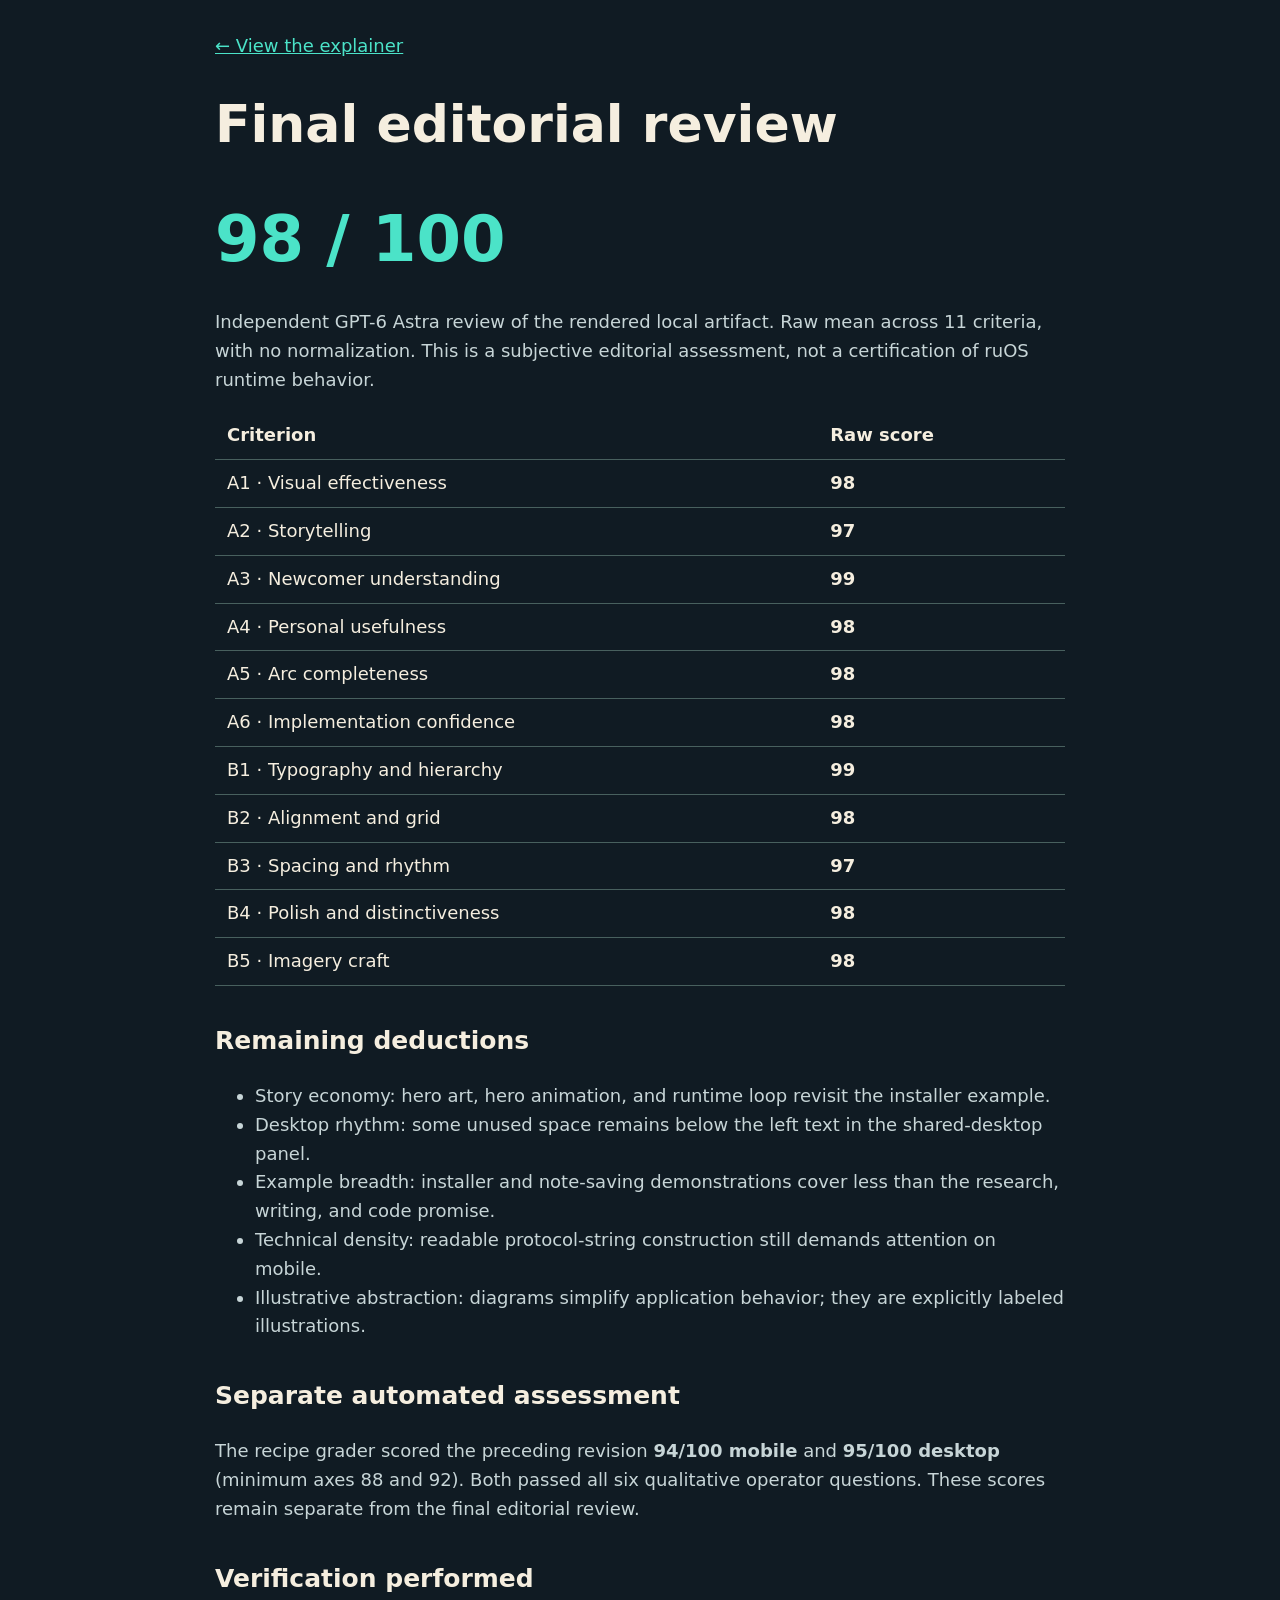
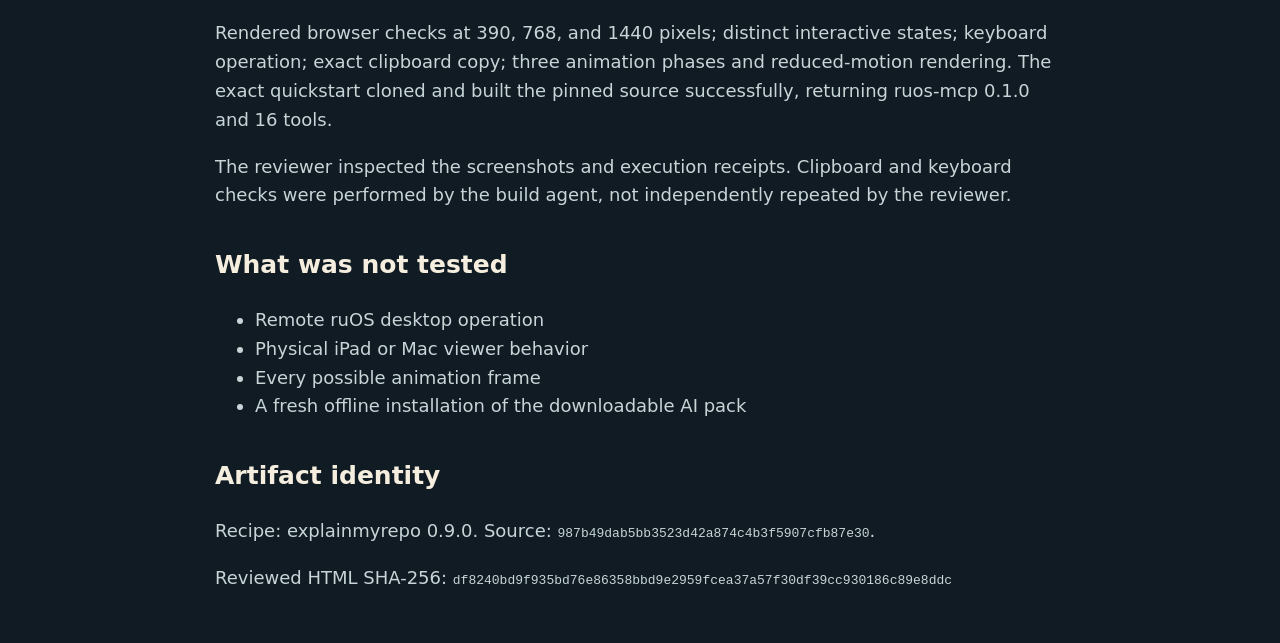
==== quality-review.html @ ddae7238 "Rebuild ruOS explainer visuals and record final quality review" ====
<!doctype html><html lang="en"><meta charset="utf-8"><meta name="viewport" content="width=device-width,initial-scale=1"><title>ruOS explainer — final quality review</title><style>body{font:18px/1.6 system-ui,sans-serif;background:#101b23;color:#f5eedf;max-width:850px;margin:auto;padding:32px 22px}a{color:#4be3c8}h1{font-size:clamp(32px,5vw,52px);line-height:1.1}strong.score{display:block;font-size:64px;color:#4be3c8}table{width:100%;border-collapse:collapse}td,th{padding:9px 12px;border-bottom:1px solid #48605e;text-align:left}td:last-child{font-weight:700}p,li{color:#c7d5d7}code{overflow-wrap:anywhere;font-size:13px}h2{margin-top:2.2rem;font-size:25px}</style><a href="/">← View the explainer</a><h1>Final editorial review</h1><strong class="score">98 / 100</strong><p>Independent GPT-6 Astra review of the rendered local artifact. Raw mean across 11 criteria, with no normalization. This is a subjective editorial assessment, not a certification of ruOS runtime behavior.</p><table><thead><tr><th>Criterion</th><th>Raw score</th></tr></thead><tbody><tr><td>A1 · Visual effectiveness</td><td>98</td></tr><tr><td>A2 · Storytelling</td><td>97</td></tr><tr><td>A3 · Newcomer understanding</td><td>99</td></tr><tr><td>A4 · Personal usefulness</td><td>98</td></tr><tr><td>A5 · Arc completeness</td><td>98</td></tr><tr><td>A6 · Implementation confidence</td><td>98</td></tr><tr><td>B1 · Typography and hierarchy</td><td>99</td></tr><tr><td>B2 · Alignment and grid</td><td>98</td></tr><tr><td>B3 · Spacing and rhythm</td><td>97</td></tr><tr><td>B4 · Polish and distinctiveness</td><td>98</td></tr><tr><td>B5 · Imagery craft</td><td>98</td></tr></tbody></table><h2>Remaining deductions</h2><ul><li>Story economy: hero art, hero animation, and runtime loop revisit the installer example.</li><li>Desktop rhythm: some unused space remains below the left text in the shared-desktop panel.</li><li>Example breadth: installer and note-saving demonstrations cover less than the research, writing, and code promise.</li><li>Technical density: readable protocol-string construction still demands attention on mobile.</li><li>Illustrative abstraction: diagrams simplify application behavior; they are explicitly labeled illustrations.</li></ul><h2>Separate automated assessment</h2><p>The recipe grader scored the preceding revision <strong>94/100 mobile</strong> and <strong>95/100 desktop</strong> (minimum axes 88 and 92). Both passed all six qualitative operator questions. These scores remain separate from the final editorial review.</p><h2>Verification performed</h2><p>Rendered browser checks at 390, 768, and 1440 pixels; distinct interactive states; keyboard operation; exact clipboard copy; three animation phases and reduced-motion rendering. The exact quickstart cloned and built the pinned source successfully, returning ruos-mcp 0.1.0 and 16 tools.</p><p>The reviewer inspected the screenshots and execution receipts. Clipboard and keyboard checks were performed by the build agent, not independently repeated by the reviewer.</p><h2>What was not tested</h2><ul><li>Remote ruOS desktop operation</li><li>Physical iPad or Mac viewer behavior</li><li>Every possible animation frame</li><li>A fresh offline installation of the downloadable AI pack</li></ul><h2>Artifact identity</h2><p>Recipe: explainmyrepo 0.9.0. Source: <code>987b49dab5bb3523d42a874c4b3f5907cfb87e30</code>.</p><p>Reviewed HTML SHA-256: <code>df8240bd9f935bd76e86358bbd9e2959fcea37a57f30df39cc930186c89e8ddc</code></p></html>
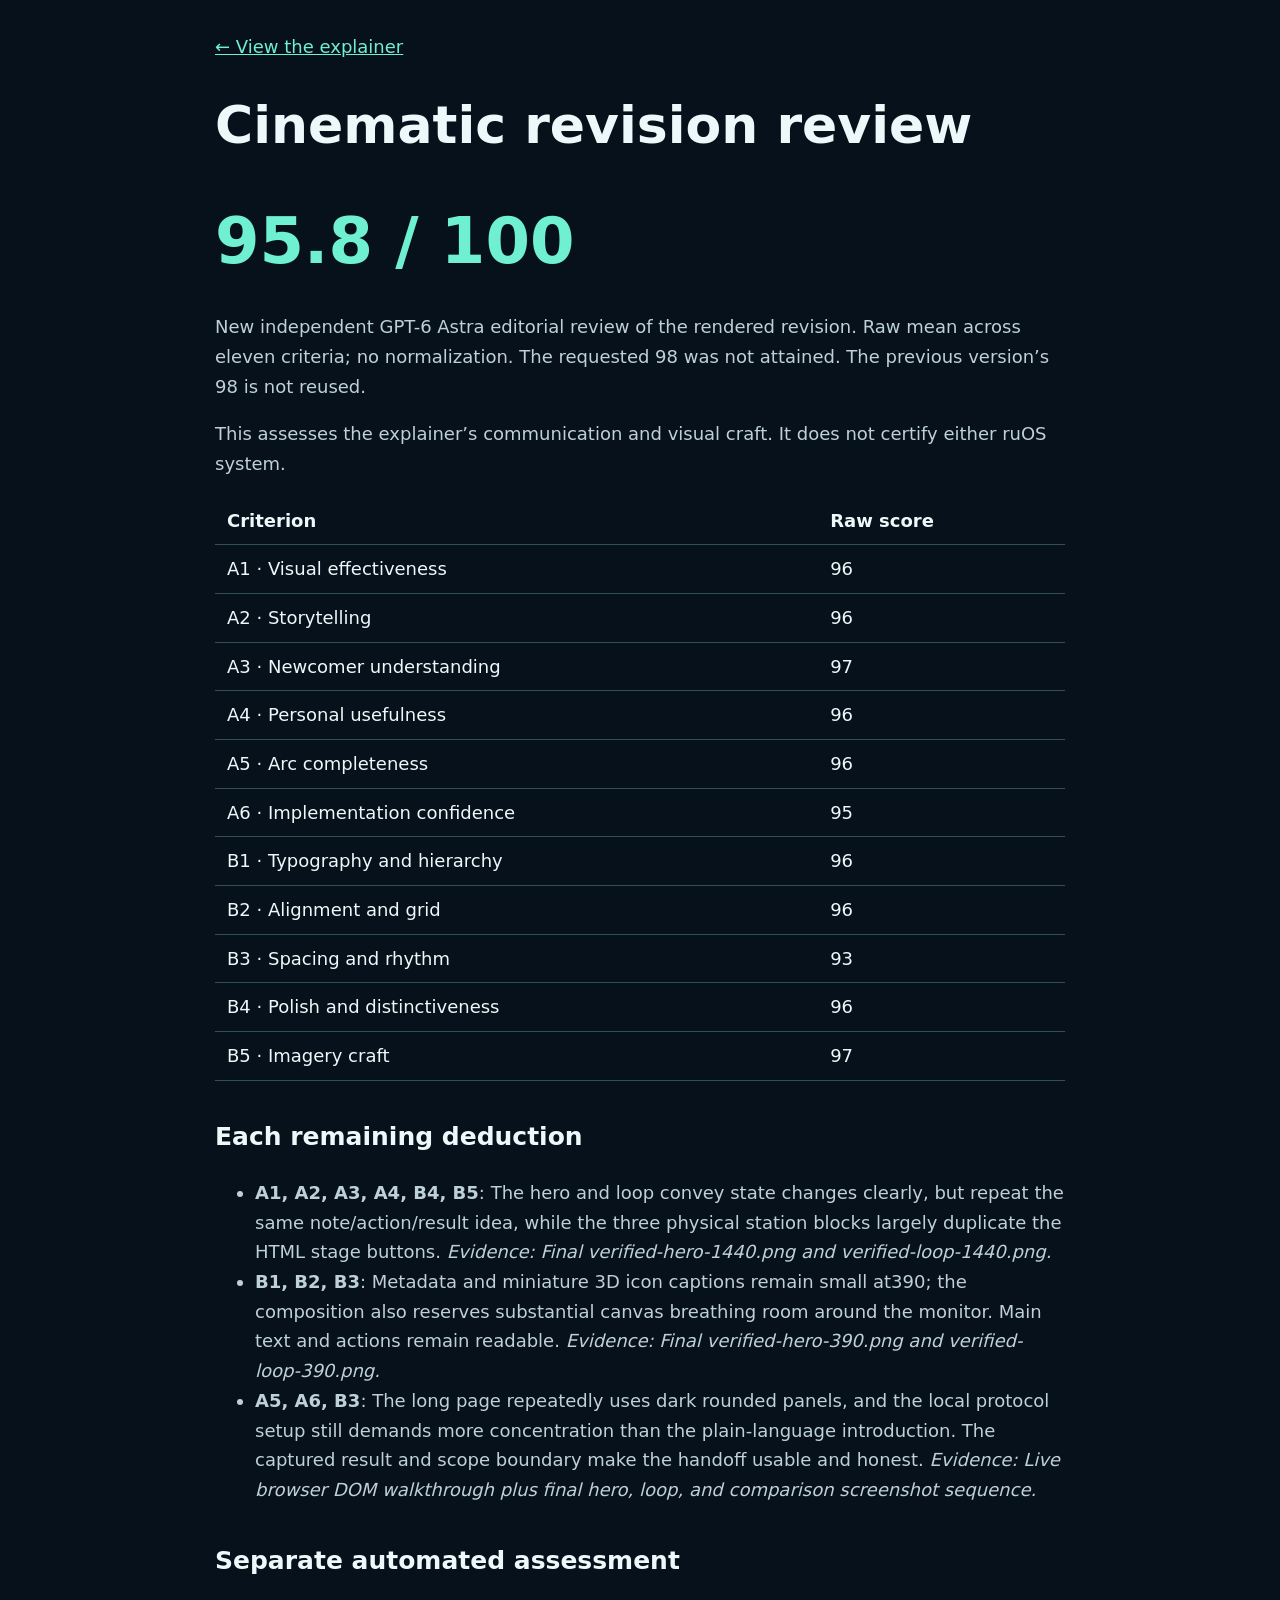
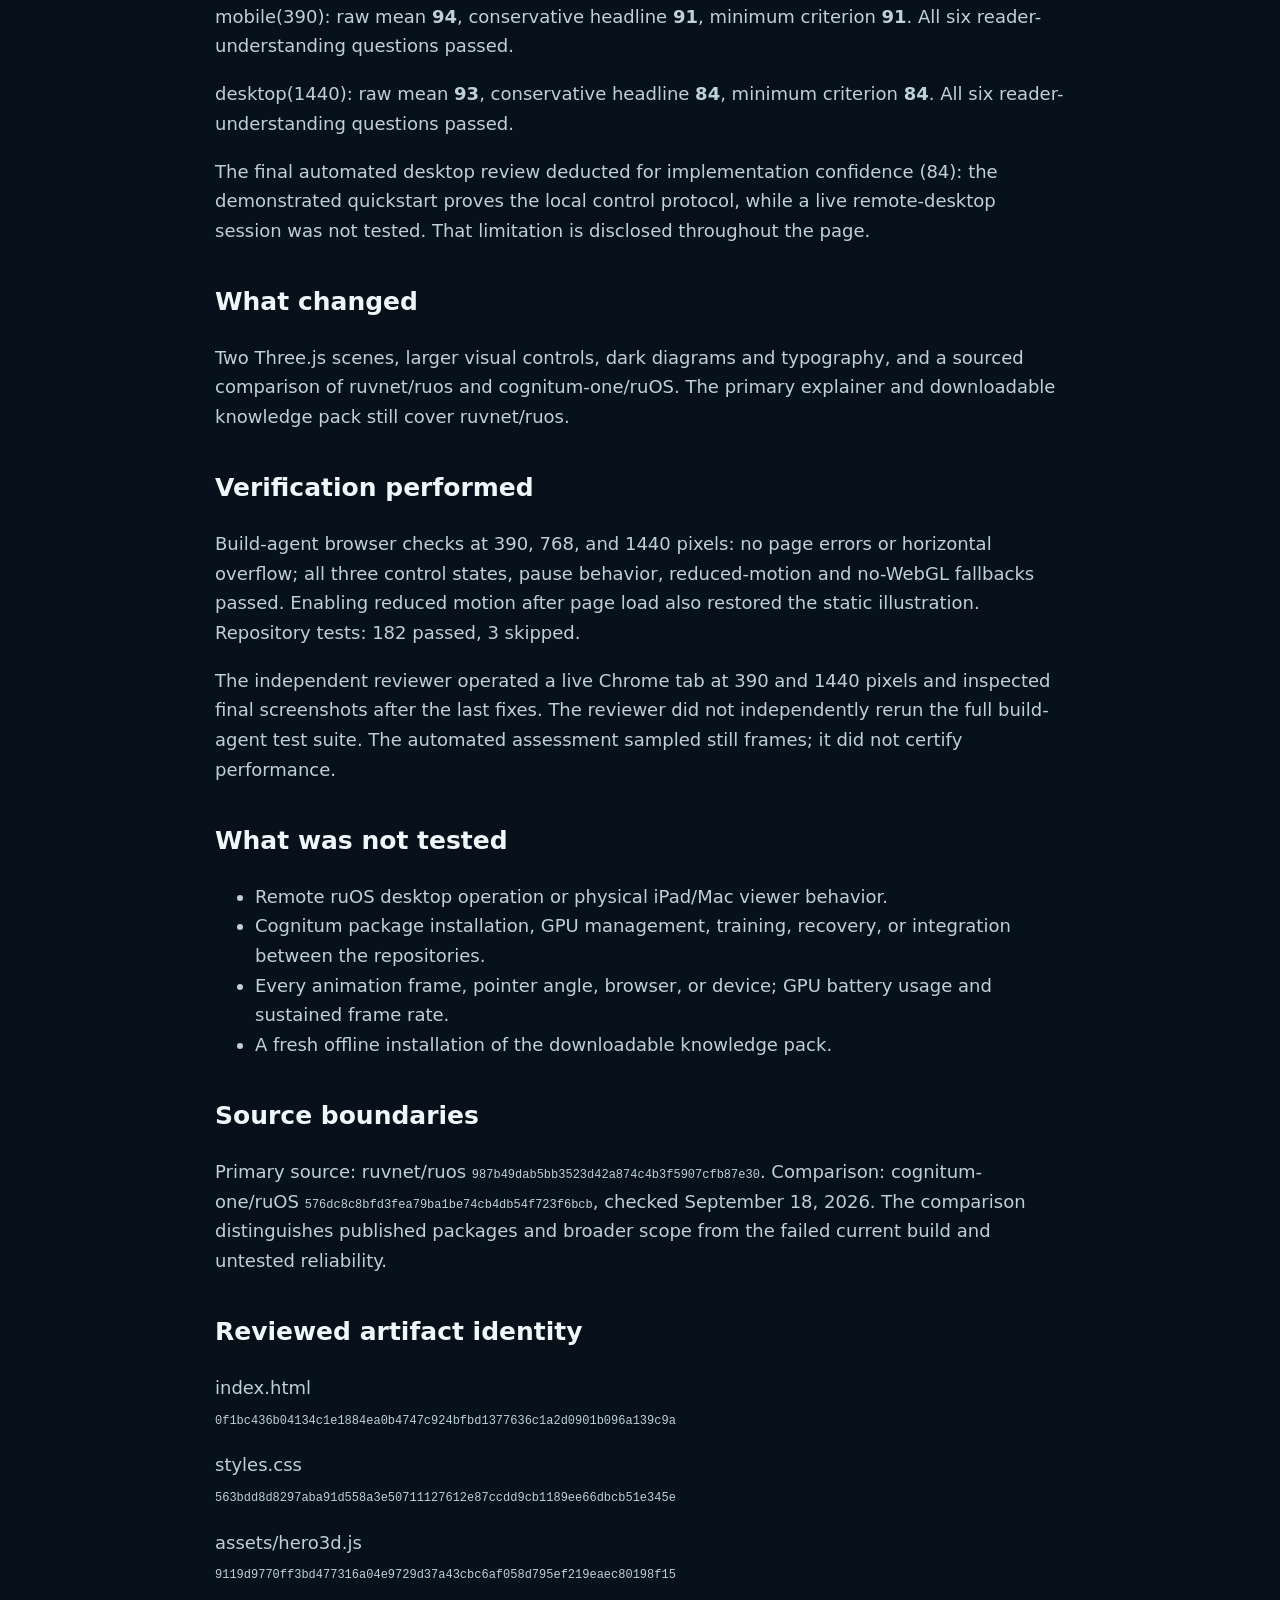
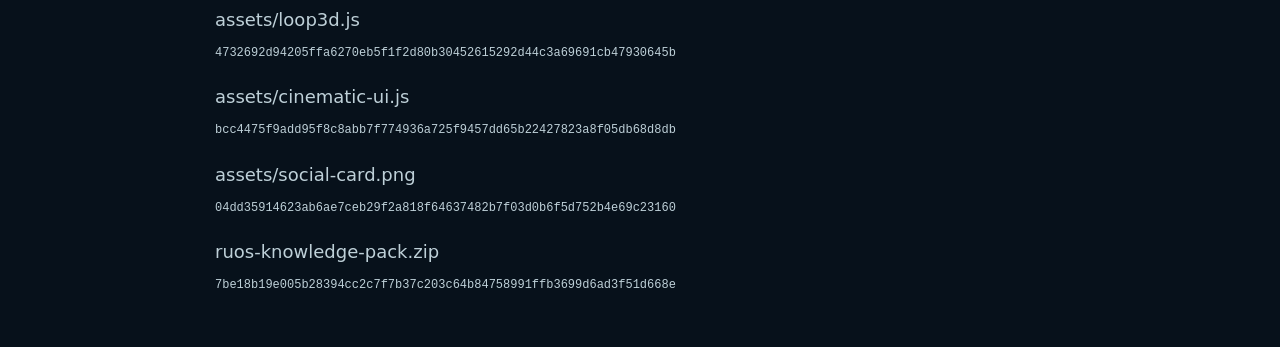
==== commit 46422181: "Add Three.js scenes and distinguish the two ruOS projects" ====
--- a/quality-review.html
+++ b/quality-review.html
@@ -1 +1 @@
-<!doctype html><html lang="en"><meta charset="utf-8"><meta name="viewport" content="width=device-width,initial-scale=1"><title>ruOS explainer — final quality review</title><style>body{font:18px/1.6 system-ui,sans-serif;background:#101b23;color:#f5eedf;max-width:850px;margin:auto;padding:32px 22px}a{color:#4be3c8}h1{font-size:clamp(32px,5vw,52px);line-height:1.1}strong.score{display:block;font-size:64px;color:#4be3c8}table{width:100%;border-collapse:collapse}td,th{padding:9px 12px;border-bottom:1px solid #48605e;text-align:left}td:last-child{font-weight:700}p,li{color:#c7d5d7}code{overflow-wrap:anywhere;font-size:13px}h2{margin-top:2.2rem;font-size:25px}</style><a href="/">← View the explainer</a><h1>Final editorial review</h1><strong class="score">98 / 100</strong><p>Independent GPT-6 Astra review of the rendered local artifact. Raw mean across 11 criteria, with no normalization. This is a subjective editorial assessment, not a certification of ruOS runtime behavior.</p><table><thead><tr><th>Criterion</th><th>Raw score</th></tr></thead><tbody><tr><td>A1 · Visual effectiveness</td><td>98</td></tr><tr><td>A2 · Storytelling</td><td>97</td></tr><tr><td>A3 · Newcomer understanding</td><td>99</td></tr><tr><td>A4 · Personal usefulness</td><td>98</td></tr><tr><td>A5 · Arc completeness</td><td>98</td></tr><tr><td>A6 · Implementation confidence</td><td>98</td></tr><tr><td>B1 · Typography and hierarchy</td><td>99</td></tr><tr><td>B2 · Alignment and grid</td><td>98</td></tr><tr><td>B3 · Spacing and rhythm</td><td>97</td></tr><tr><td>B4 · Polish and distinctiveness</td><td>98</td></tr><tr><td>B5 · Imagery craft</td><td>98</td></tr></tbody></table><h2>Remaining deductions</h2><ul><li>Story economy: hero art, hero animation, and runtime loop revisit the installer example.</li><li>Desktop rhythm: some unused space remains below the left text in the shared-desktop panel.</li><li>Example breadth: installer and note-saving demonstrations cover less than the research, writing, and code promise.</li><li>Technical density: readable protocol-string construction still demands attention on mobile.</li><li>Illustrative abstraction: diagrams simplify application behavior; they are explicitly labeled illustrations.</li></ul><h2>Separate automated assessment</h2><p>The recipe grader scored the preceding revision <strong>94/100 mobile</strong> and <strong>95/100 desktop</strong> (minimum axes 88 and 92). Both passed all six qualitative operator questions. These scores remain separate from the final editorial review.</p><h2>Verification performed</h2><p>Rendered browser checks at 390, 768, and 1440 pixels; distinct interactive states; keyboard operation; exact clipboard copy; three animation phases and reduced-motion rendering. The exact quickstart cloned and built the pinned source successfully, returning ruos-mcp 0.1.0 and 16 tools.</p><p>The reviewer inspected the screenshots and execution receipts. Clipboard and keyboard checks were performed by the build agent, not independently repeated by the reviewer.</p><h2>What was not tested</h2><ul><li>Remote ruOS desktop operation</li><li>Physical iPad or Mac viewer behavior</li><li>Every possible animation frame</li><li>A fresh offline installation of the downloadable AI pack</li></ul><h2>Artifact identity</h2><p>Recipe: explainmyrepo 0.9.0. Source: <code>987b49dab5bb3523d42a874c4b3f5907cfb87e30</code>.</p><p>Reviewed HTML SHA-256: <code>df8240bd9f935bd76e86358bbd9e2959fcea37a57f30df39cc930186c89e8ddc</code></p></html>+<!doctype html><html lang="en"><meta charset="utf-8"><meta name="viewport" content="width=device-width,initial-scale=1"><title>ruOS cinematic explainer — review and testing</title><style>body{font:18px/1.65 system-ui,sans-serif;background:#07111b;color:#edf8fa;max-width:850px;margin:auto;padding:32px 22px}a{color:#6ff0d0}h1{font-size:clamp(32px,5vw,52px);line-height:1.1}.score{display:block;font-size:64px;color:#6ff0d0}table{width:100%;border-collapse:collapse}td,th{padding:9px 12px;border-bottom:1px solid #324e5d;text-align:left}p,li{color:#bed0d8}code{overflow-wrap:anywhere;font-size:12px}h2{margin-top:2.2rem;font-size:25px}</style><a href="/">← View the explainer</a><h1>Cinematic revision review</h1><strong class="score">95.8 / 100</strong><p>New independent GPT-6 Astra editorial review of the rendered revision. Raw mean across eleven criteria; no normalization. The requested 98 was not attained. The previous version’s 98 is not reused.</p><p>This assesses the explainer’s communication and visual craft. It does not certify either ruOS system.</p><table><tr><th>Criterion</th><th>Raw score</th></tr><tr><td>A1 · Visual effectiveness</td><td>96</td></tr><tr><td>A2 · Storytelling</td><td>96</td></tr><tr><td>A3 · Newcomer understanding</td><td>97</td></tr><tr><td>A4 · Personal usefulness</td><td>96</td></tr><tr><td>A5 · Arc completeness</td><td>96</td></tr><tr><td>A6 · Implementation confidence</td><td>95</td></tr><tr><td>B1 · Typography and hierarchy</td><td>96</td></tr><tr><td>B2 · Alignment and grid</td><td>96</td></tr><tr><td>B3 · Spacing and rhythm</td><td>93</td></tr><tr><td>B4 · Polish and distinctiveness</td><td>96</td></tr><tr><td>B5 · Imagery craft</td><td>97</td></tr></table><h2>Each remaining deduction</h2><ul><li><strong>A1, A2, A3, A4, B4, B5</strong>: The hero and loop convey state changes clearly, but repeat the same note/action/result idea, while the three physical station blocks largely duplicate the HTML stage buttons. <em>Evidence: Final verified-hero-1440.png and verified-loop-1440.png.</em></li><li><strong>B1, B2, B3</strong>: Metadata and miniature 3D icon captions remain small at390; the composition also reserves substantial canvas breathing room around the monitor. Main text and actions remain readable. <em>Evidence: Final verified-hero-390.png and verified-loop-390.png.</em></li><li><strong>A5, A6, B3</strong>: The long page repeatedly uses dark rounded panels, and the local protocol setup still demands more concentration than the plain-language introduction. The captured result and scope boundary make the handoff usable and honest. <em>Evidence: Live browser DOM walkthrough plus final hero, loop, and comparison screenshot sequence.</em></li></ul><h2>Separate automated assessment</h2><p>mobile(390): raw mean <strong>94</strong>, conservative headline <strong>91</strong>, minimum criterion <strong>91</strong>. All six reader-understanding questions passed.</p><p>desktop(1440): raw mean <strong>93</strong>, conservative headline <strong>84</strong>, minimum criterion <strong>84</strong>. All six reader-understanding questions passed.</p><p>The final automated desktop review deducted for implementation confidence (84): the demonstrated quickstart proves the local control protocol, while a live remote-desktop session was not tested. That limitation is disclosed throughout the page.</p><h2>What changed</h2><p>Two Three.js scenes, larger visual controls, dark diagrams and typography, and a sourced comparison of ruvnet/ruos and cognitum-one/ruOS. The primary explainer and downloadable knowledge pack still cover ruvnet/ruos.</p><h2>Verification performed</h2><p>Build-agent browser checks at 390, 768, and 1440 pixels: no page errors or horizontal overflow; all three control states, pause behavior, reduced-motion and no-WebGL fallbacks passed. Enabling reduced motion after page load also restored the static illustration. Repository tests: 182 passed, 3 skipped.</p><p>The independent reviewer operated a live Chrome tab at 390 and 1440 pixels and inspected final screenshots after the last fixes. The reviewer did not independently rerun the full build-agent test suite. The automated assessment sampled still frames; it did not certify performance.</p><h2>What was not tested</h2><ul><li>Remote ruOS desktop operation or physical iPad/Mac viewer behavior.</li><li>Cognitum package installation, GPU management, training, recovery, or integration between the repositories.</li><li>Every animation frame, pointer angle, browser, or device; GPU battery usage and sustained frame rate.</li><li>A fresh offline installation of the downloadable knowledge pack.</li></ul><h2>Source boundaries</h2><p>Primary source: ruvnet/ruos <code>987b49dab5bb3523d42a874c4b3f5907cfb87e30</code>. Comparison: cognitum-one/ruOS <code>576dc8c8bfd3fea79ba1be74cb4db54f723f6bcb</code>, checked September 18, 2026. The comparison distinguishes published packages and broader scope from the failed current build and untested reliability.</p><h2>Reviewed artifact identity</h2><p>index.html<br><code>0f1bc436b04134c1e1884ea0b4747c924bfbd1377636c1a2d0901b096a139c9a</code></p><p>styles.css<br><code>563bdd8d8297aba91d558a3e50711127612e87ccdd9cb1189ee66dbcb51e345e</code></p><p>assets/hero3d.js<br><code>9119d9770ff3bd477316a04e9729d37a43cbc6af058d795ef219eaec80198f15</code></p><p>assets/loop3d.js<br><code>4732692d94205ffa6270eb5f1f2d80b30452615292d44c3a69691cb47930645b</code></p><p>assets/cinematic-ui.js<br><code>bcc4475f9add95f8c8abb7f774936a725f9457dd65b22427823a8f05db68d8db</code></p><p>assets/social-card.png<br><code>04dd35914623ab6ae7ceb29f2a818f64637482b7f03d0b6f5d752b4e69c23160</code></p><p>ruos-knowledge-pack.zip<br><code>7be18b19e005b28394cc2c7f7b37c203c64b84758991ffb3699d6ad3f51d668e</code></p></html>
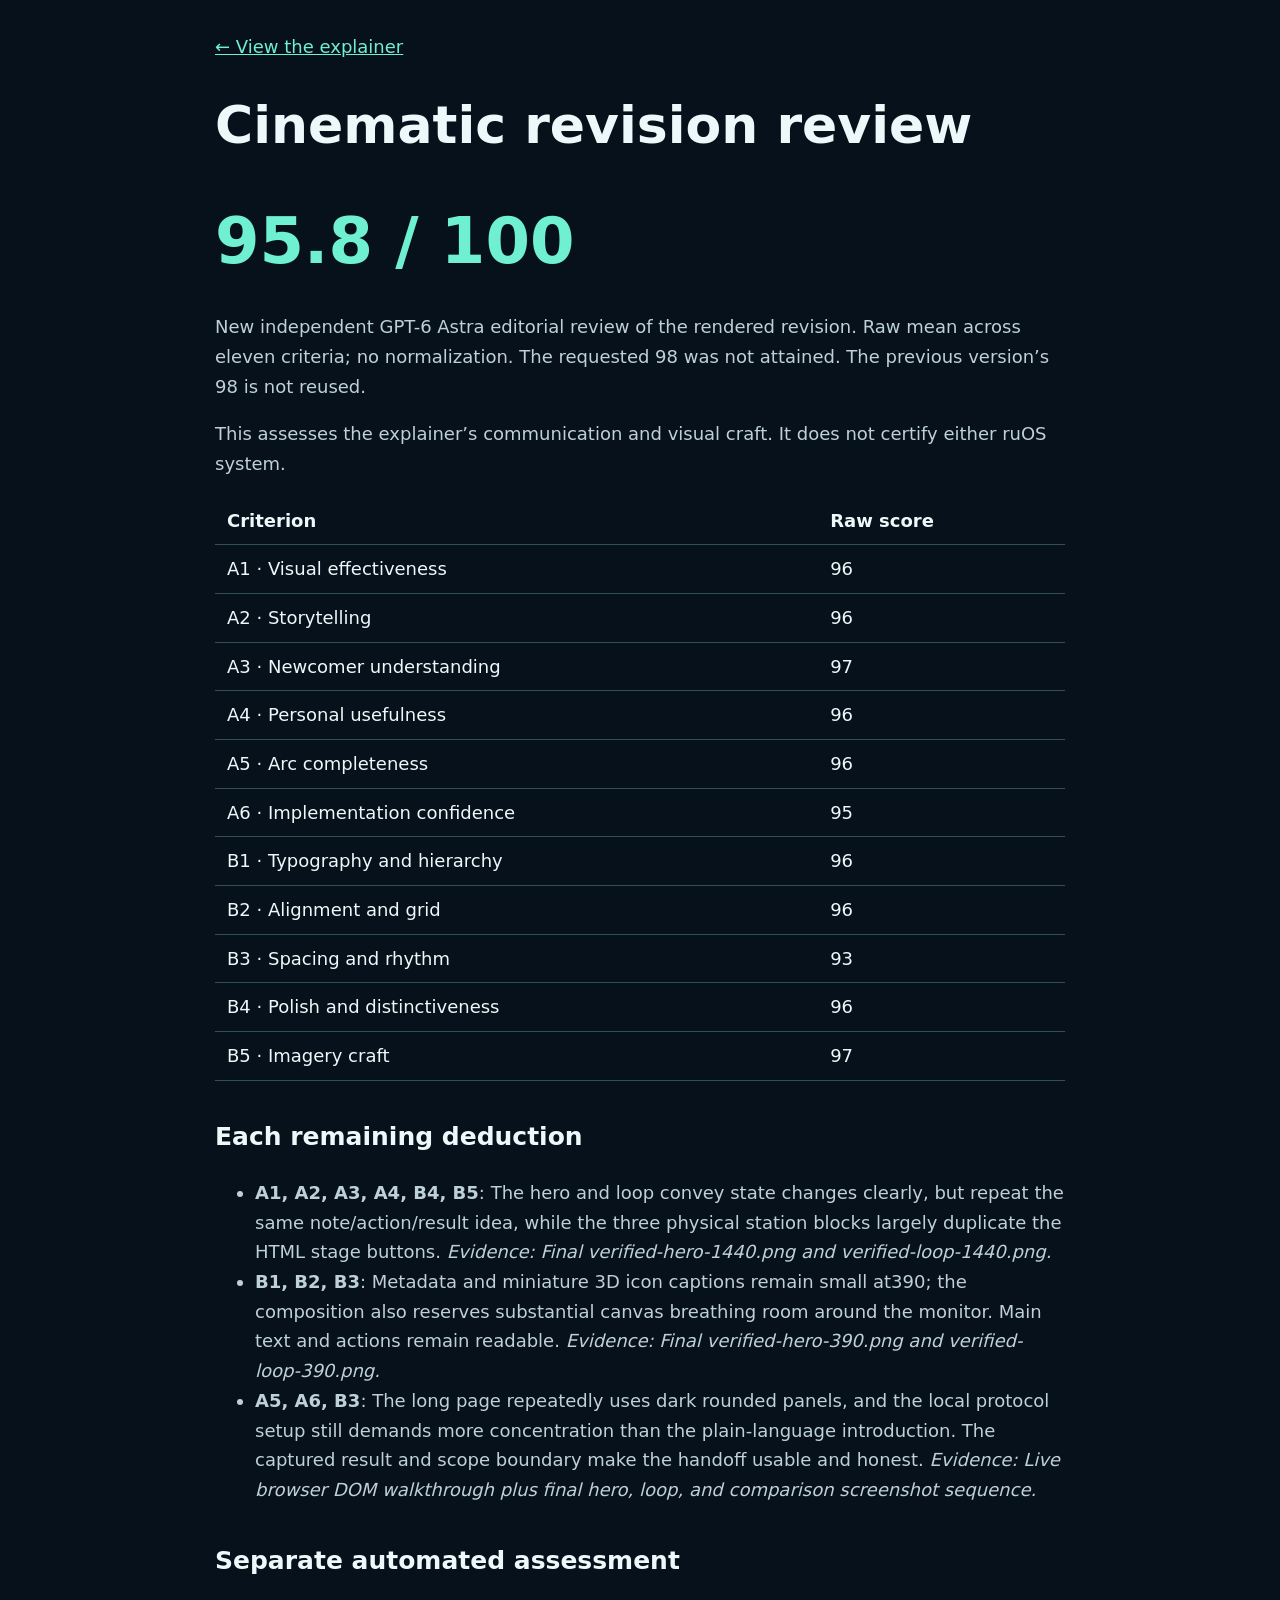
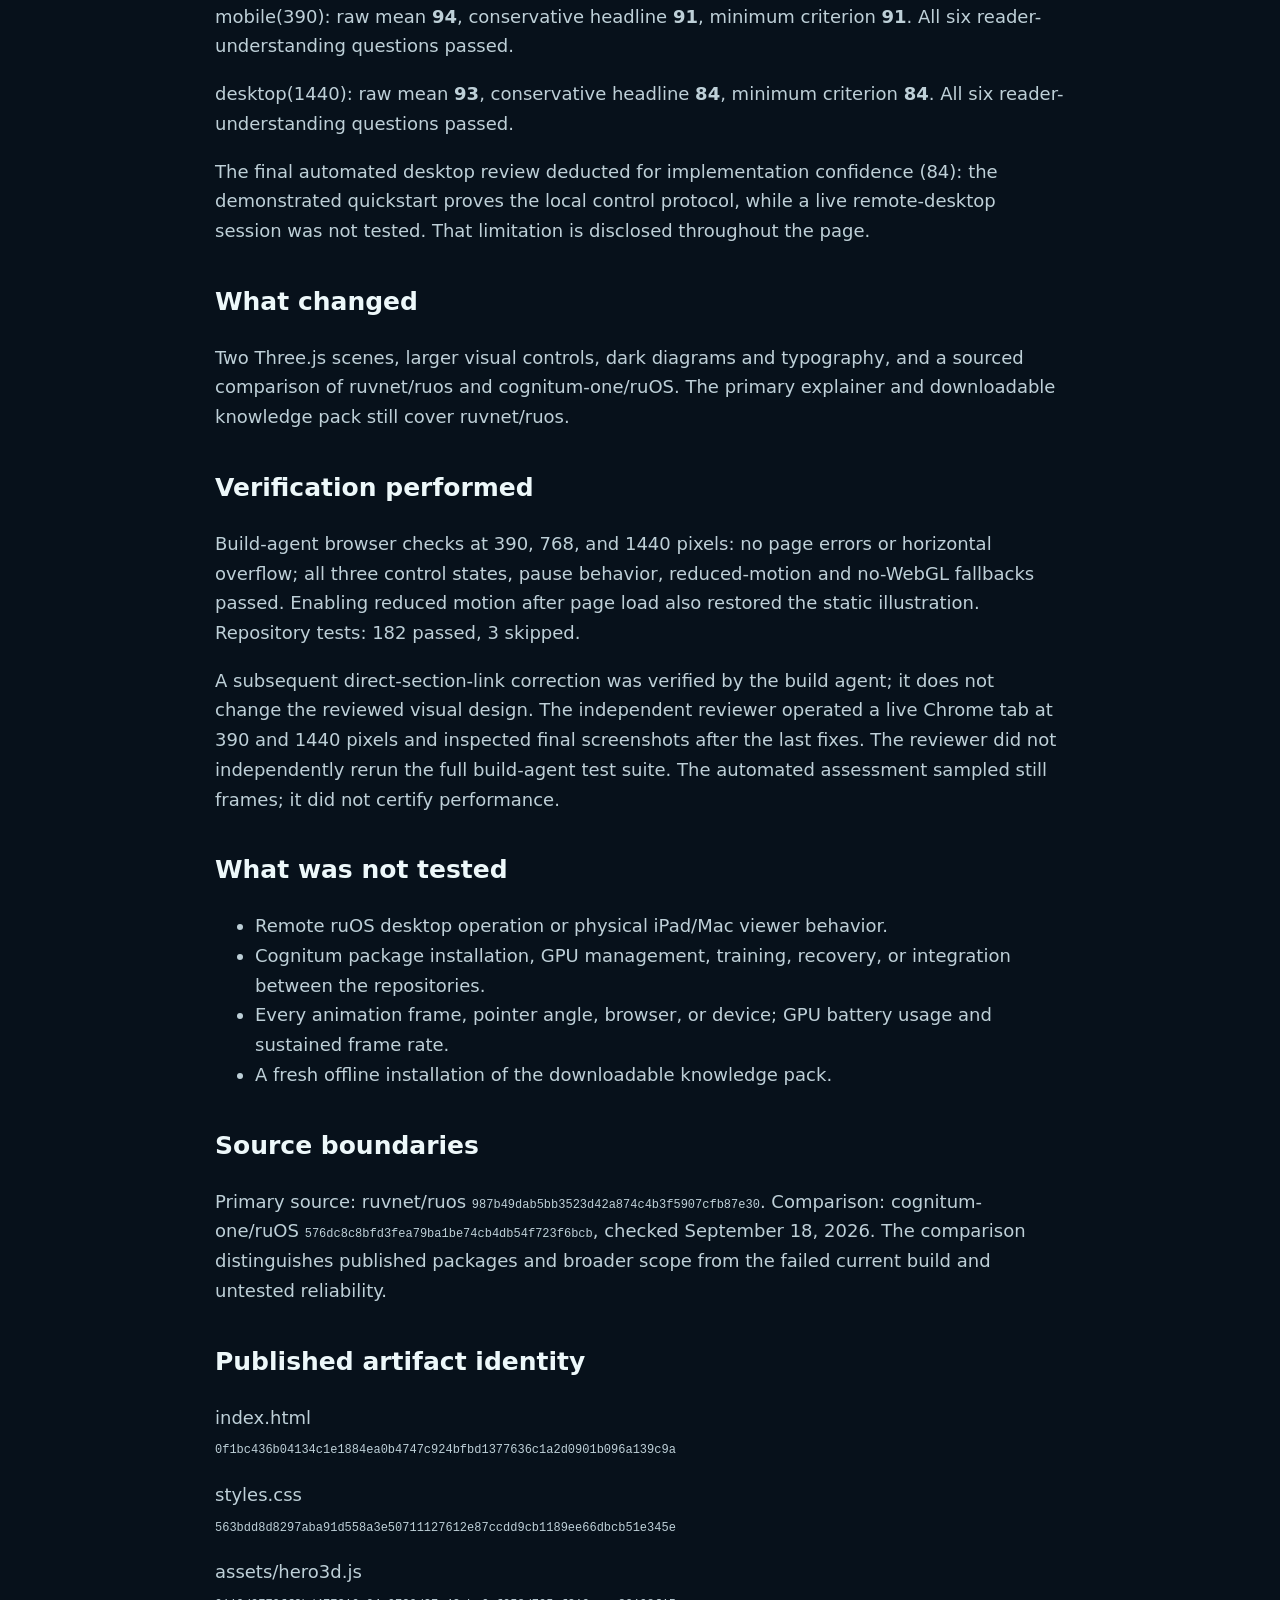
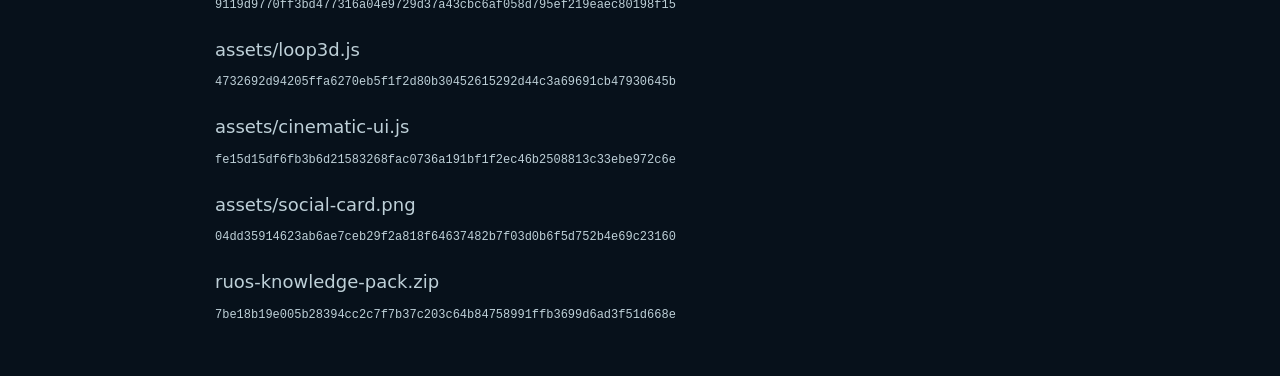
==== commit 5fb77194: "Keep direct section links aligned after fonts load" ====
--- a/quality-review.html
+++ b/quality-review.html
@@ -1 +1 @@
-<!doctype html><html lang="en"><meta charset="utf-8"><meta name="viewport" content="width=device-width,initial-scale=1"><title>ruOS cinematic explainer — review and testing</title><style>body{font:18px/1.65 system-ui,sans-serif;background:#07111b;color:#edf8fa;max-width:850px;margin:auto;padding:32px 22px}a{color:#6ff0d0}h1{font-size:clamp(32px,5vw,52px);line-height:1.1}.score{display:block;font-size:64px;color:#6ff0d0}table{width:100%;border-collapse:collapse}td,th{padding:9px 12px;border-bottom:1px solid #324e5d;text-align:left}p,li{color:#bed0d8}code{overflow-wrap:anywhere;font-size:12px}h2{margin-top:2.2rem;font-size:25px}</style><a href="/">← View the explainer</a><h1>Cinematic revision review</h1><strong class="score">95.8 / 100</strong><p>New independent GPT-6 Astra editorial review of the rendered revision. Raw mean across eleven criteria; no normalization. The requested 98 was not attained. The previous version’s 98 is not reused.</p><p>This assesses the explainer’s communication and visual craft. It does not certify either ruOS system.</p><table><tr><th>Criterion</th><th>Raw score</th></tr><tr><td>A1 · Visual effectiveness</td><td>96</td></tr><tr><td>A2 · Storytelling</td><td>96</td></tr><tr><td>A3 · Newcomer understanding</td><td>97</td></tr><tr><td>A4 · Personal usefulness</td><td>96</td></tr><tr><td>A5 · Arc completeness</td><td>96</td></tr><tr><td>A6 · Implementation confidence</td><td>95</td></tr><tr><td>B1 · Typography and hierarchy</td><td>96</td></tr><tr><td>B2 · Alignment and grid</td><td>96</td></tr><tr><td>B3 · Spacing and rhythm</td><td>93</td></tr><tr><td>B4 · Polish and distinctiveness</td><td>96</td></tr><tr><td>B5 · Imagery craft</td><td>97</td></tr></table><h2>Each remaining deduction</h2><ul><li><strong>A1, A2, A3, A4, B4, B5</strong>: The hero and loop convey state changes clearly, but repeat the same note/action/result idea, while the three physical station blocks largely duplicate the HTML stage buttons. <em>Evidence: Final verified-hero-1440.png and verified-loop-1440.png.</em></li><li><strong>B1, B2, B3</strong>: Metadata and miniature 3D icon captions remain small at390; the composition also reserves substantial canvas breathing room around the monitor. Main text and actions remain readable. <em>Evidence: Final verified-hero-390.png and verified-loop-390.png.</em></li><li><strong>A5, A6, B3</strong>: The long page repeatedly uses dark rounded panels, and the local protocol setup still demands more concentration than the plain-language introduction. The captured result and scope boundary make the handoff usable and honest. <em>Evidence: Live browser DOM walkthrough plus final hero, loop, and comparison screenshot sequence.</em></li></ul><h2>Separate automated assessment</h2><p>mobile(390): raw mean <strong>94</strong>, conservative headline <strong>91</strong>, minimum criterion <strong>91</strong>. All six reader-understanding questions passed.</p><p>desktop(1440): raw mean <strong>93</strong>, conservative headline <strong>84</strong>, minimum criterion <strong>84</strong>. All six reader-understanding questions passed.</p><p>The final automated desktop review deducted for implementation confidence (84): the demonstrated quickstart proves the local control protocol, while a live remote-desktop session was not tested. That limitation is disclosed throughout the page.</p><h2>What changed</h2><p>Two Three.js scenes, larger visual controls, dark diagrams and typography, and a sourced comparison of ruvnet/ruos and cognitum-one/ruOS. The primary explainer and downloadable knowledge pack still cover ruvnet/ruos.</p><h2>Verification performed</h2><p>Build-agent browser checks at 390, 768, and 1440 pixels: no page errors or horizontal overflow; all three control states, pause behavior, reduced-motion and no-WebGL fallbacks passed. Enabling reduced motion after page load also restored the static illustration. Repository tests: 182 passed, 3 skipped.</p><p>The independent reviewer operated a live Chrome tab at 390 and 1440 pixels and inspected final screenshots after the last fixes. The reviewer did not independently rerun the full build-agent test suite. The automated assessment sampled still frames; it did not certify performance.</p><h2>What was not tested</h2><ul><li>Remote ruOS desktop operation or physical iPad/Mac viewer behavior.</li><li>Cognitum package installation, GPU management, training, recovery, or integration between the repositories.</li><li>Every animation frame, pointer angle, browser, or device; GPU battery usage and sustained frame rate.</li><li>A fresh offline installation of the downloadable knowledge pack.</li></ul><h2>Source boundaries</h2><p>Primary source: ruvnet/ruos <code>987b49dab5bb3523d42a874c4b3f5907cfb87e30</code>. Comparison: cognitum-one/ruOS <code>576dc8c8bfd3fea79ba1be74cb4db54f723f6bcb</code>, checked September 18, 2026. The comparison distinguishes published packages and broader scope from the failed current build and untested reliability.</p><h2>Reviewed artifact identity</h2><p>index.html<br><code>0f1bc436b04134c1e1884ea0b4747c924bfbd1377636c1a2d0901b096a139c9a</code></p><p>styles.css<br><code>563bdd8d8297aba91d558a3e50711127612e87ccdd9cb1189ee66dbcb51e345e</code></p><p>assets/hero3d.js<br><code>9119d9770ff3bd477316a04e9729d37a43cbc6af058d795ef219eaec80198f15</code></p><p>assets/loop3d.js<br><code>4732692d94205ffa6270eb5f1f2d80b30452615292d44c3a69691cb47930645b</code></p><p>assets/cinematic-ui.js<br><code>bcc4475f9add95f8c8abb7f774936a725f9457dd65b22427823a8f05db68d8db</code></p><p>assets/social-card.png<br><code>04dd35914623ab6ae7ceb29f2a818f64637482b7f03d0b6f5d752b4e69c23160</code></p><p>ruos-knowledge-pack.zip<br><code>7be18b19e005b28394cc2c7f7b37c203c64b84758991ffb3699d6ad3f51d668e</code></p></html>+<!doctype html><html lang="en"><meta charset="utf-8"><meta name="viewport" content="width=device-width,initial-scale=1"><title>ruOS cinematic explainer — review and testing</title><style>body{font:18px/1.65 system-ui,sans-serif;background:#07111b;color:#edf8fa;max-width:850px;margin:auto;padding:32px 22px}a{color:#6ff0d0}h1{font-size:clamp(32px,5vw,52px);line-height:1.1}.score{display:block;font-size:64px;color:#6ff0d0}table{width:100%;border-collapse:collapse}td,th{padding:9px 12px;border-bottom:1px solid #324e5d;text-align:left}p,li{color:#bed0d8}code{overflow-wrap:anywhere;font-size:12px}h2{margin-top:2.2rem;font-size:25px}</style><a href="/">← View the explainer</a><h1>Cinematic revision review</h1><strong class="score">95.8 / 100</strong><p>New independent GPT-6 Astra editorial review of the rendered revision. Raw mean across eleven criteria; no normalization. The requested 98 was not attained. The previous version’s 98 is not reused.</p><p>This assesses the explainer’s communication and visual craft. It does not certify either ruOS system.</p><table><tr><th>Criterion</th><th>Raw score</th></tr><tr><td>A1 · Visual effectiveness</td><td>96</td></tr><tr><td>A2 · Storytelling</td><td>96</td></tr><tr><td>A3 · Newcomer understanding</td><td>97</td></tr><tr><td>A4 · Personal usefulness</td><td>96</td></tr><tr><td>A5 · Arc completeness</td><td>96</td></tr><tr><td>A6 · Implementation confidence</td><td>95</td></tr><tr><td>B1 · Typography and hierarchy</td><td>96</td></tr><tr><td>B2 · Alignment and grid</td><td>96</td></tr><tr><td>B3 · Spacing and rhythm</td><td>93</td></tr><tr><td>B4 · Polish and distinctiveness</td><td>96</td></tr><tr><td>B5 · Imagery craft</td><td>97</td></tr></table><h2>Each remaining deduction</h2><ul><li><strong>A1, A2, A3, A4, B4, B5</strong>: The hero and loop convey state changes clearly, but repeat the same note/action/result idea, while the three physical station blocks largely duplicate the HTML stage buttons. <em>Evidence: Final verified-hero-1440.png and verified-loop-1440.png.</em></li><li><strong>B1, B2, B3</strong>: Metadata and miniature 3D icon captions remain small at390; the composition also reserves substantial canvas breathing room around the monitor. Main text and actions remain readable. <em>Evidence: Final verified-hero-390.png and verified-loop-390.png.</em></li><li><strong>A5, A6, B3</strong>: The long page repeatedly uses dark rounded panels, and the local protocol setup still demands more concentration than the plain-language introduction. The captured result and scope boundary make the handoff usable and honest. <em>Evidence: Live browser DOM walkthrough plus final hero, loop, and comparison screenshot sequence.</em></li></ul><h2>Separate automated assessment</h2><p>mobile(390): raw mean <strong>94</strong>, conservative headline <strong>91</strong>, minimum criterion <strong>91</strong>. All six reader-understanding questions passed.</p><p>desktop(1440): raw mean <strong>93</strong>, conservative headline <strong>84</strong>, minimum criterion <strong>84</strong>. All six reader-understanding questions passed.</p><p>The final automated desktop review deducted for implementation confidence (84): the demonstrated quickstart proves the local control protocol, while a live remote-desktop session was not tested. That limitation is disclosed throughout the page.</p><h2>What changed</h2><p>Two Three.js scenes, larger visual controls, dark diagrams and typography, and a sourced comparison of ruvnet/ruos and cognitum-one/ruOS. The primary explainer and downloadable knowledge pack still cover ruvnet/ruos.</p><h2>Verification performed</h2><p>Build-agent browser checks at 390, 768, and 1440 pixels: no page errors or horizontal overflow; all three control states, pause behavior, reduced-motion and no-WebGL fallbacks passed. Enabling reduced motion after page load also restored the static illustration. Repository tests: 182 passed, 3 skipped.</p><p>A subsequent direct-section-link correction was verified by the build agent; it does not change the reviewed visual design. The independent reviewer operated a live Chrome tab at 390 and 1440 pixels and inspected final screenshots after the last fixes. The reviewer did not independently rerun the full build-agent test suite. The automated assessment sampled still frames; it did not certify performance.</p><h2>What was not tested</h2><ul><li>Remote ruOS desktop operation or physical iPad/Mac viewer behavior.</li><li>Cognitum package installation, GPU management, training, recovery, or integration between the repositories.</li><li>Every animation frame, pointer angle, browser, or device; GPU battery usage and sustained frame rate.</li><li>A fresh offline installation of the downloadable knowledge pack.</li></ul><h2>Source boundaries</h2><p>Primary source: ruvnet/ruos <code>987b49dab5bb3523d42a874c4b3f5907cfb87e30</code>. Comparison: cognitum-one/ruOS <code>576dc8c8bfd3fea79ba1be74cb4db54f723f6bcb</code>, checked September 18, 2026. The comparison distinguishes published packages and broader scope from the failed current build and untested reliability.</p><h2>Published artifact identity</h2><p>index.html<br><code>0f1bc436b04134c1e1884ea0b4747c924bfbd1377636c1a2d0901b096a139c9a</code></p><p>styles.css<br><code>563bdd8d8297aba91d558a3e50711127612e87ccdd9cb1189ee66dbcb51e345e</code></p><p>assets/hero3d.js<br><code>9119d9770ff3bd477316a04e9729d37a43cbc6af058d795ef219eaec80198f15</code></p><p>assets/loop3d.js<br><code>4732692d94205ffa6270eb5f1f2d80b30452615292d44c3a69691cb47930645b</code></p><p>assets/cinematic-ui.js<br><code>fe15d15df6fb3b6d21583268fac0736a191bf1f2ec46b2508813c33ebe972c6e</code></p><p>assets/social-card.png<br><code>04dd35914623ab6ae7ceb29f2a818f64637482b7f03d0b6f5d752b4e69c23160</code></p><p>ruos-knowledge-pack.zip<br><code>7be18b19e005b28394cc2c7f7b37c203c64b84758991ffb3699d6ad3f51d668e</code></p></html>
